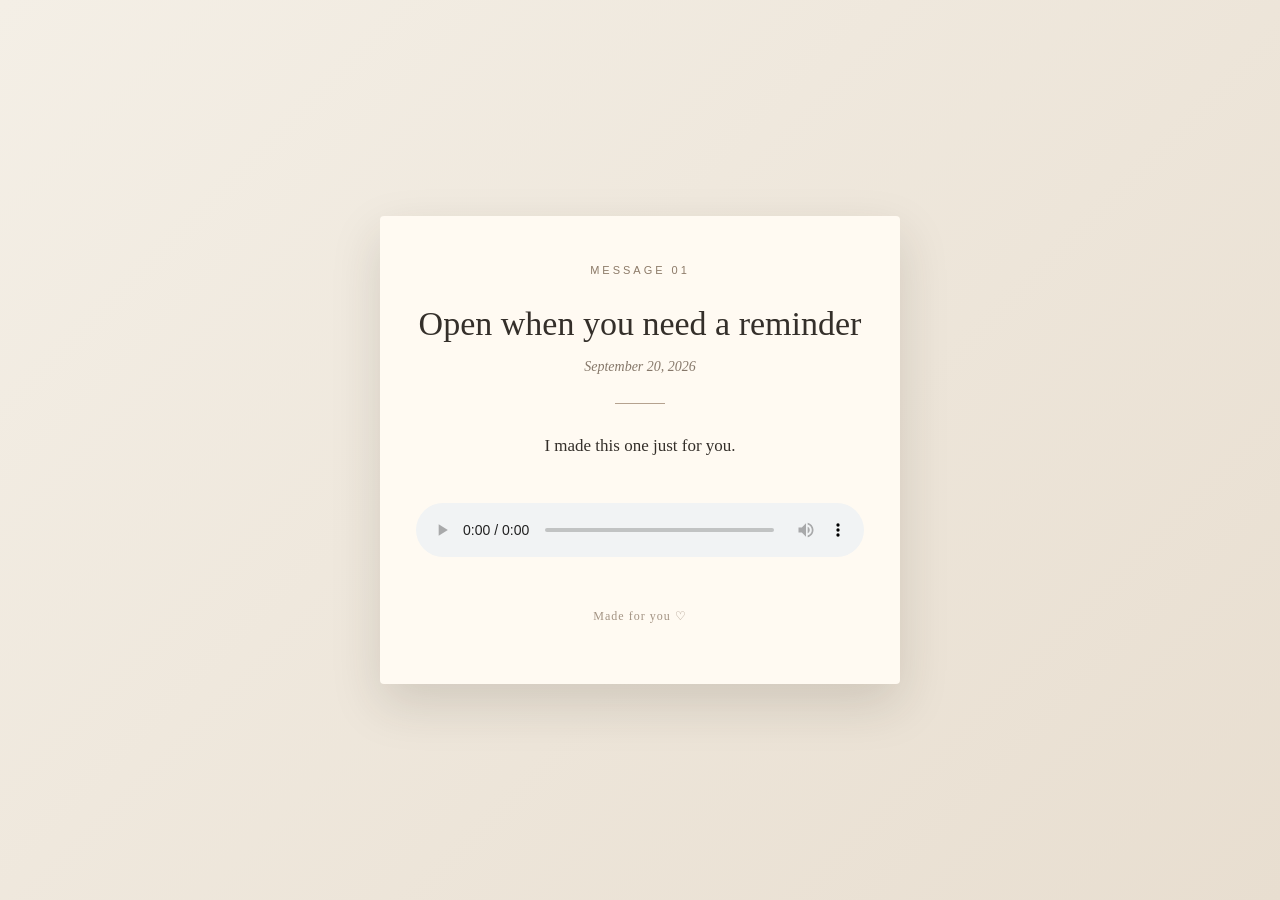
==== index.html @ ae26dc90 "Create initial NFC voice message website" ====
<!DOCTYPE html>

<html lang="en">

<head>

    <meta charset="UTF-8">

    <meta
        name="viewport"
        content="width=device-width, initial-scale=1.0"
    >

    <title>A Message For You</title>

    <link
        rel="stylesheet"
        href="style.css"
    >

</head>


<body>

    <main class="message-container">

        <div class="message-number" id="messageNumber">
            MESSAGE 01
        </div>

        <h1 id="messageTitle">
            Open when you need a reminder
        </h1>

        <p class="date" id="messageDate">
            September 20, 2026
        </p>

        <div class="divider"></div>

        <p class="intro" id="messageIntro">
            I made this one just for you.
        </p>

        <audio
            id="audioPlayer"
            controls
        >
            <source
                id="audioSource"
                src="audio/test.m4a"
                type="audio/mp4"
            >

            Your browser does not support audio.
        </audio>

        <p class="footer">
            Made for you ♡
        </p>

    </main>


    <script src="script.js"></script>

</body>

</html>
---- style.css ----
/* -------------------------------
   BASIC PAGE SETUP
-------------------------------- */

* {
    box-sizing: border-box;
}


body {

    margin: 0;

    min-height: 100vh;

    display: flex;
    justify-content: center;
    align-items: center;

    background:
        linear-gradient(
            135deg,
            #f4efe6,
            #e8ded0
        );

    font-family:
        Georgia,
        "Times New Roman",
        serif;

    color: #342f2a;

    padding: 24px;

}


/* -------------------------------
   MESSAGE CARD
-------------------------------- */

.message-container {

    width: 100%;
    max-width: 520px;

    background: #fffaf2;

    padding: 48px 36px;

    border-radius: 4px;

    box-shadow:
        0 20px 50px
        rgba(50, 40, 30, 0.15);

    text-align: center;

}


/* -------------------------------
   MESSAGE NUMBER
-------------------------------- */

.message-number {

    font-family:
        Arial,
        Helvetica,
        sans-serif;

    font-size: 11px;

    letter-spacing: 3px;

    color: #8c7a68;

    margin-bottom: 28px;

}


/* -------------------------------
   TITLE
-------------------------------- */

h1 {

    font-size: 34px;

    line-height: 1.2;

    font-weight: normal;

    margin:
        0
        0
        12px
        0;

}


/* -------------------------------
   DATE
-------------------------------- */

.date {

    font-size: 14px;

    font-style: italic;

    color: #86786a;

}


/* -------------------------------
   DIVIDER
-------------------------------- */

.divider {

    width: 50px;

    height: 1px;

    background: #b5a28f;

    margin:
        28px
        auto;

}


/* -------------------------------
   INTRO MESSAGE
-------------------------------- */

.intro {

    font-size: 17px;

    line-height: 1.7;

    margin-bottom: 32px;

}


/* -------------------------------
   AUDIO PLAYER
-------------------------------- */

audio {

    width: 100%;

    margin:
        10px
        0
        36px
        0;

}


/* -------------------------------
   FOOTER
-------------------------------- */

.footer {

    font-size: 12px;

    letter-spacing: 1px;

    color: #a39383;

}


/* -------------------------------
   MOBILE
-------------------------------- */

@media (max-width: 600px) {

    .message-container {

        padding:
            40px
            24px;

    }

    h1 {

        font-size: 29px;

    }

}
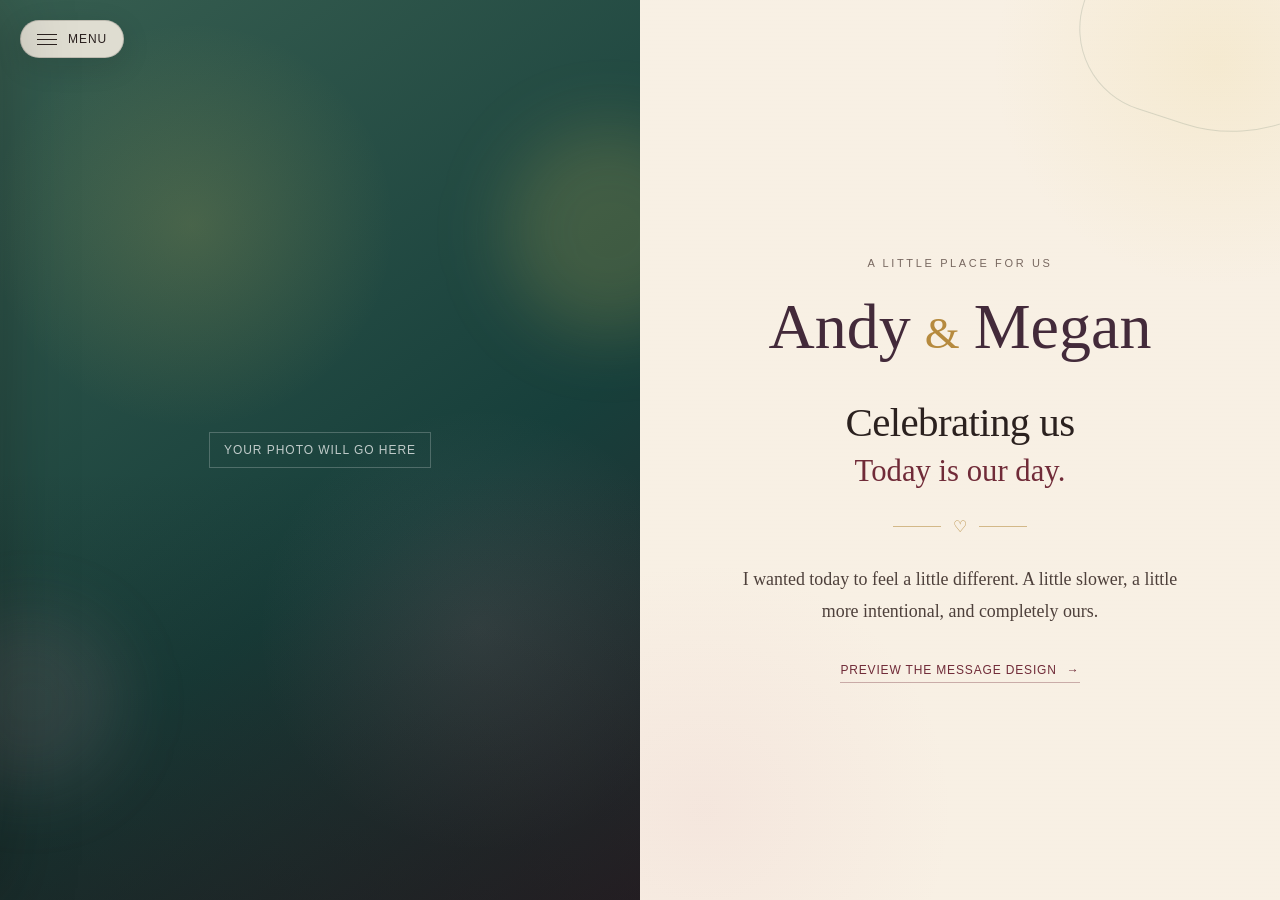
==== commit c39c12d0: "Build responsive proposal site foundation Add homepage, message template, collection page, shared na" ====
--- a/index.html
+++ b/index.html
@@ -4,66 +4,317 @@
 
 <head>
 
+    <!--
+    ====================================================
+    BASIC DOCUMENT INFORMATION
+    ====================================================
+    -->
+
     <meta charset="UTF-8">
 
+    <!--
+    Makes the page scale correctly on phones and tablets.
+    This line is essential for responsive mobile design.
+    -->
     <meta
         name="viewport"
         content="width=device-width, initial-scale=1.0"
     >
 
-    <title>A Message For You</title>
-
+    <!--
+    JavaScript will later replace this with the title
+    stored in site-config.js.
+    -->
+    <title>Celebrating Forever</title>
+
+
+    <!--
+    Main stylesheet for the entire website.
+    -->
     <link
         rel="stylesheet"
-        href="style.css"
+        href="styles/styles.css"
     >
 
 </head>
 
 
-<body>
-
-    <main class="message-container">
-
-        <div class="message-number" id="messageNumber">
-            MESSAGE 01
-        </div>
-
-        <h1 id="messageTitle">
-            Open when you need a reminder
-        </h1>
-
-        <p class="date" id="messageDate">
-            September 20, 2026
+<body class="home-page">
+
+
+    <!--
+    ====================================================
+    MENU BUTTON
+    ====================================================
+
+    This button opens the slide-out navigation drawer.
+    -->
+
+    <button
+        class="menu-button"
+        id="menuButton"
+        type="button"
+        aria-label="Open navigation menu"
+        aria-expanded="false"
+        aria-controls="navigationDrawer"
+    >
+
+        <span class="menu-icon" aria-hidden="true">
+
+            <span></span>
+            <span></span>
+            <span></span>
+
+        </span>
+
+        <span class="menu-label">
+            Menu
+        </span>
+
+    </button>
+
+
+    <!--
+    ====================================================
+    DARK OVERLAY BEHIND OPEN MENU
+    ====================================================
+    -->
+
+    <div
+        class="navigation-overlay"
+        id="navigationOverlay"
+    ></div>
+
+
+    <!--
+    ====================================================
+    SLIDE-OUT NAVIGATION
+    ====================================================
+    -->
+
+    <nav
+        class="navigation-drawer"
+        id="navigationDrawer"
+        aria-label="Main navigation"
+    >
+
+        <button
+            class="navigation-close"
+            id="closeMenuButton"
+            type="button"
+            aria-label="Close navigation menu"
+        >
+            ×
+        </button>
+
+
+        <p class="navigation-eyebrow">
+            Celebrating Forever
         </p>
 
-        <div class="divider"></div>
-
-        <p class="intro" id="messageIntro">
-            I made this one just for you.
-        </p>
-
-        <audio
-            id="audioPlayer"
-            controls
-        >
-            <source
-                id="audioSource"
-                src="audio/test.m4a"
-                type="audio/mp4"
-            >
-
-            Your browser does not support audio.
-        </audio>
-
-        <p class="footer">
-            Made for you ♡
-        </p>
+
+        <a
+            class="navigation-link"
+            href="index.html"
+        >
+            Home
+        </a>
+
+
+        <a
+            class="navigation-link"
+            href="collection.html"
+        >
+            Messages I've Found
+        </a>
+
+
+        <!--
+        This link is useful while building the website.
+
+        It can disappear automatically when proposalMode
+        is eventually switched to true.
+        -->
+        <a
+            class="navigation-link"
+            href="message.html"
+            data-development-only
+        >
+            Message Template
+        </a>
+
+    </nav>
+
+
+    <!--
+    ====================================================
+    HOMEPAGE
+    ====================================================
+    -->
+
+    <main class="home-layout">
+
+
+        <!--
+        =================================================
+        LEFT SIDE / TOP ON MOBILE:
+        PHOTO AREA
+
+        We are intentionally using a placeholder for now.
+        Once you choose the photograph, we will replace
+        this without redesigning the page.
+        =================================================
+        -->
+
+        <section
+            class="home-photo-panel"
+            aria-label="Photo of the couple"
+        >
+
+            <div class="photo-placeholder">
+
+                <span>
+                    Your photo will go here
+                </span>
+
+            </div>
+
+
+            <!--
+            Temporary decorative light shapes.
+
+            These are NOT the final flowers.
+
+            They simply help us evaluate placement until
+            you approve actual watercolor artwork.
+            -->
+            <div
+                class="botanical-light botanical-light--one"
+                aria-hidden="true"
+            ></div>
+
+            <div
+                class="botanical-light botanical-light--two"
+                aria-hidden="true"
+            ></div>
+
+        </section>
+
+
+        <!--
+        =================================================
+        RIGHT SIDE / BOTTOM ON MOBILE:
+        LOVE-LETTER CONTENT
+        =================================================
+        -->
+
+        <section class="home-letter-panel">
+
+
+            <div
+                class="letter-botanical-guide"
+                aria-hidden="true"
+            ></div>
+
+
+            <div class="home-letter-content">
+
+
+                <p class="home-eyebrow">
+                    A little place for us
+                </p>
+
+
+                <div class="couple-names">
+
+                    <span data-your-name>
+                        YourName
+                    </span>
+
+                    <span class="name-ampersand">
+                        &
+                    </span>
+
+                    <span data-partner-name>
+                        PartnersName
+                    </span>
+
+                </div>
+
+
+                <h1
+                    class="home-headline"
+                    data-home-headline
+                >
+                    Celebrating us
+                </h1>
+
+
+                <p
+                    class="home-subheadline"
+                    data-home-subheadline
+                >
+                    Today is our day.
+                </p>
+
+
+                <div
+                    class="letter-divider"
+                    aria-hidden="true"
+                >
+                    <span></span>
+                    <span>♡</span>
+                    <span></span>
+                </div>
+
+
+                <p
+                    class="home-letter"
+                    data-home-letter
+                >
+                    I wanted today to feel a little different.
+                </p>
+
+
+                <!--
+                This is a temporary development shortcut.
+
+                Later we can decide whether the first real
+                message should appear directly on the home
+                page.
+                -->
+
+                <a
+                    class="letter-link"
+                    href="message.html"
+                    data-development-only
+                >
+                    Preview the message design
+                    <span aria-hidden="true">→</span>
+                </a>
+
+
+            </div>
+
+        </section>
 
     </main>
 
 
-    <script src="script.js"></script>
+    <!--
+    ====================================================
+    JAVASCRIPT
+
+    IMPORTANT:
+    site-config.js must load BEFORE shared.js.
+
+    shared.js depends on values stored in SITE_CONFIG.
+    ====================================================
+    -->
+
+    <script src="scripts/site-config.js"></script>
+
+    <script src="scripts/shared.js"></script>
 
 </body>
 
--- a/styles/styles.css
+++ b/styles/styles.css
@@ -0,0 +1,1622 @@
+/*
+========================================================
+1. GLOBAL DESIGN TOKENS
+========================================================
+
+:root represents the highest level of the HTML document.
+
+Variables beginning with -- are CSS custom properties.
+
+Think of this section as the website's visual control panel.
+
+If you later change:
+
+--color-emerald: #244a3a;
+
+every element using var(--color-emerald) updates.
+*/
+
+:root {
+
+    /* -------------------------------
+       JEWEL TONES
+    -------------------------------- */
+
+    --color-deep-teal: #173f3b;
+    --color-emerald: #294d3f;
+    --color-plum: #432a3a;
+    --color-oxblood: #702b38;
+    --color-walnut: #38261f;
+
+
+    /* -------------------------------
+       ROMANTIC ACCENTS
+    -------------------------------- */
+
+    --color-aged-gold: #b68a3e;
+    --color-yellow-rose: #e4c55b;
+    --color-dusty-pink: #d998a8;
+    --color-soft-pink: #f1c8d0;
+
+
+    /* -------------------------------
+       PAPER / TEXT COLORS
+    -------------------------------- */
+
+    --color-cream: #f3eadb;
+    --color-paper: #f8f0e4;
+    --color-paper-deep: #eadcc7;
+    --color-ink: #2b211f;
+    --color-muted-ink: #786860;
+
+
+    /* -------------------------------
+       SHADOWS
+    -------------------------------- */
+
+    --shadow-soft:
+        0 18px 55px rgba(26, 17, 14, 0.18);
+
+    --shadow-card:
+        0 28px 80px rgba(8, 8, 8, 0.38);
+
+
+    /* -------------------------------
+       FONT FAMILIES
+    -------------------------------- */
+
+    --font-body:
+        "Iowan Old Style",
+        "Baskerville",
+        "Palatino Linotype",
+        Georgia,
+        serif;
+
+    --font-handwritten:
+        "Snell Roundhand",
+        "Apple Chancery",
+        "Segoe Script",
+        cursive;
+
+    --font-interface:
+        -apple-system,
+        BlinkMacSystemFont,
+        "Segoe UI",
+        sans-serif;
+
+
+    /* -------------------------------
+       LAYOUT
+    -------------------------------- */
+
+    --menu-layer: 1000;
+    --drawer-layer: 1100;
+
+}
+
+
+/*
+========================================================
+2. GLOBAL RESET
+========================================================
+
+Browsers include default margins and sizing behavior.
+
+This section makes our layout more predictable.
+*/
+
+*,
+*::before,
+*::after {
+
+    box-sizing: border-box;
+
+}
+
+
+html {
+
+    min-height: 100%;
+
+}
+
+
+body {
+
+    margin: 0;
+
+    min-height: 100vh;
+    min-height: 100svh;
+
+    font-family: var(--font-body);
+
+    color: var(--color-ink);
+
+}
+
+
+button,
+input,
+textarea,
+select {
+
+    font: inherit;
+
+}
+
+
+a {
+
+    color: inherit;
+
+}
+
+
+/*
+========================================================
+3. SHARED MENU BUTTON
+========================================================
+*/
+
+.menu-button {
+
+    position: fixed;
+
+    top: 20px;
+    left: 20px;
+
+    z-index: var(--menu-layer);
+
+    display: inline-flex;
+
+    align-items: center;
+
+    gap: 11px;
+
+    padding:
+        11px
+        16px;
+
+    border:
+        1px solid
+        rgba(43, 33, 31, 0.18);
+
+    border-radius: 999px;
+
+    background:
+        rgba(248, 240, 228, 0.88);
+
+    color: var(--color-ink);
+
+    box-shadow:
+        0 8px 30px
+        rgba(26, 17, 14, 0.12);
+
+    backdrop-filter:
+        blur(12px);
+
+    -webkit-backdrop-filter:
+        blur(12px);
+
+    cursor: pointer;
+
+}
+
+
+.menu-button--dark {
+
+    background:
+        rgba(27, 25, 23, 0.74);
+
+    color: var(--color-cream);
+
+    border-color:
+        rgba(255, 255, 255, 0.14);
+
+}
+
+
+.menu-icon {
+
+    width: 20px;
+
+    display: grid;
+
+    gap: 4px;
+
+}
+
+
+.menu-icon span {
+
+    display: block;
+
+    height: 1px;
+
+    background: currentColor;
+
+}
+
+
+.menu-label {
+
+    font-family: var(--font-interface);
+
+    font-size: 12px;
+
+    letter-spacing: 0.08em;
+
+    text-transform: uppercase;
+
+}
+
+
+/*
+========================================================
+4. NAVIGATION DRAWER
+========================================================
+*/
+
+.navigation-overlay {
+
+    position: fixed;
+
+    inset: 0;
+
+    z-index: var(--menu-layer);
+
+    background:
+        rgba(15, 11, 11, 0.48);
+
+    opacity: 0;
+
+    pointer-events: none;
+
+    transition:
+        opacity
+        220ms
+        ease;
+
+}
+
+
+.navigation-overlay.is-visible {
+
+    opacity: 1;
+
+    pointer-events: auto;
+
+}
+
+
+.navigation-drawer {
+
+    position: fixed;
+
+    top: 0;
+    left: 0;
+
+    z-index: var(--drawer-layer);
+
+    width: min(86vw, 360px);
+
+    height: 100vh;
+    height: 100svh;
+
+    padding:
+        90px
+        36px
+        40px;
+
+    display: flex;
+
+    flex-direction: column;
+
+    background:
+        linear-gradient(
+            160deg,
+            #f8f0e4 0%,
+            #eadcc7 100%
+        );
+
+    box-shadow:
+        20px 0 70px
+        rgba(14, 9, 8, 0.26);
+
+    transform:
+        translateX(-105%);
+
+    transition:
+        transform
+        260ms
+        ease;
+
+}
+
+
+.navigation-drawer.is-open {
+
+    transform:
+        translateX(0);
+
+}
+
+
+.navigation-close {
+
+    position: absolute;
+
+    top: 23px;
+    right: 28px;
+
+    border: 0;
+
+    background: none;
+
+    font-family: var(--font-interface);
+
+    font-size: 32px;
+
+    line-height: 1;
+
+    color: var(--color-ink);
+
+    cursor: pointer;
+
+}
+
+
+.navigation-eyebrow {
+
+    margin:
+        0
+        0
+        30px;
+
+    font-family: var(--font-handwritten);
+
+    font-size: 28px;
+
+    color: var(--color-oxblood);
+
+}
+
+
+.navigation-link {
+
+    padding:
+        16px
+        0;
+
+    border-bottom:
+        1px solid
+        rgba(43, 33, 31, 0.13);
+
+    font-size: 19px;
+
+    text-decoration: none;
+
+    transition:
+        color
+        160ms
+        ease,
+        padding-left
+        160ms
+        ease;
+
+}
+
+
+.navigation-link:hover {
+
+    color: var(--color-oxblood);
+
+    padding-left: 6px;
+
+}
+
+
+/*
+========================================================
+5. HOMEPAGE
+========================================================
+*/
+
+.home-page {
+
+    background: var(--color-cream);
+
+}
+
+
+.home-layout {
+
+    min-height: 100vh;
+    min-height: 100svh;
+
+    display: grid;
+
+    grid-template-columns:
+        minmax(0, 1fr)
+        minmax(0, 1fr);
+
+}
+
+
+/*
+========================================================
+6. HOMEPAGE PHOTO PANEL
+========================================================
+*/
+
+.home-photo-panel {
+
+    position: relative;
+
+    min-height: 100vh;
+    min-height: 100svh;
+
+    overflow: hidden;
+
+    display: grid;
+
+    place-items: center;
+
+    background:
+        linear-gradient(
+            145deg,
+            var(--color-emerald),
+            var(--color-deep-teal)
+        );
+
+}
+
+
+.photo-placeholder {
+
+    position: absolute;
+
+    inset: 0;
+
+    display: grid;
+
+    place-items: center;
+
+    background:
+
+        radial-gradient(
+            circle at 30% 25%,
+            rgba(228, 197, 91, 0.17),
+            transparent 25%
+        ),
+
+        radial-gradient(
+            circle at 75% 70%,
+            rgba(217, 152, 168, 0.13),
+            transparent 28%
+        ),
+
+        linear-gradient(
+            145deg,
+            #375e50,
+            #173f3b 60%,
+            #29242a
+        );
+
+}
+
+
+.photo-placeholder::after {
+
+    content: "";
+
+    position: absolute;
+
+    inset: 0;
+
+    background:
+        linear-gradient(
+            to top,
+            rgba(24, 17, 18, 0.34),
+            transparent 48%
+        );
+
+}
+
+
+.photo-placeholder span {
+
+    position: relative;
+
+    z-index: 1;
+
+    padding:
+        10px
+        14px;
+
+    border:
+        1px solid
+        rgba(255, 255, 255, 0.22);
+
+    color:
+        rgba(255, 255, 255, 0.72);
+
+    font-family: var(--font-interface);
+
+    font-size: 12px;
+
+    letter-spacing: 0.08em;
+
+    text-transform: uppercase;
+
+}
+
+
+/*
+Temporary lighting guides showing approximately where
+floral artwork could eventually interact with the image.
+*/
+
+.botanical-light {
+
+    position: absolute;
+
+    border-radius: 50%;
+
+    filter:
+        blur(34px);
+
+    pointer-events: none;
+
+}
+
+
+.botanical-light--one {
+
+    width: 210px;
+    height: 210px;
+
+    right: -75px;
+    top: 14%;
+
+    background:
+        rgba(228, 197, 91, 0.18);
+
+}
+
+
+.botanical-light--two {
+
+    width: 180px;
+    height: 180px;
+
+    left: -60px;
+    bottom: 12%;
+
+    background:
+        rgba(217, 152, 168, 0.12);
+
+}
+
+
+/*
+========================================================
+7. HOMEPAGE LETTER PANEL
+========================================================
+*/
+
+.home-letter-panel {
+
+    position: relative;
+
+    min-height: 100vh;
+    min-height: 100svh;
+
+    overflow: hidden;
+
+    display: grid;
+
+    place-items: center;
+
+    padding:
+        110px
+        clamp(36px, 7vw, 110px)
+        70px;
+
+    background:
+
+        radial-gradient(
+            circle at 90% 7%,
+            rgba(228, 197, 91, 0.14),
+            transparent 22%
+        ),
+
+        radial-gradient(
+            circle at 10% 90%,
+            rgba(217, 152, 168, 0.11),
+            transparent 25%
+        ),
+
+        var(--color-paper);
+
+}
+
+
+.home-letter-panel::before {
+
+    content: "";
+
+    position: absolute;
+
+    inset: 0;
+
+    pointer-events: none;
+
+    opacity: 0.34;
+
+    background-image:
+
+        repeating-linear-gradient(
+            0deg,
+            transparent,
+            transparent 3px,
+            rgba(74, 55, 47, 0.025) 4px
+        );
+
+}
+
+
+.letter-botanical-guide {
+
+    position: absolute;
+
+    width: 290px;
+    height: 290px;
+
+    top: -155px;
+    right: -105px;
+
+    border:
+        1px solid
+        rgba(41, 77, 63, 0.15);
+
+    border-radius: 45% 55% 65% 35%;
+
+    transform:
+        rotate(18deg);
+
+}
+
+
+.home-letter-content {
+
+    position: relative;
+
+    z-index: 1;
+
+    width: min(100%, 580px);
+
+    text-align: center;
+
+}
+
+
+.home-eyebrow {
+
+    margin:
+        0
+        0
+        24px;
+
+    font-family: var(--font-interface);
+
+    font-size: 11px;
+
+    letter-spacing: 0.24em;
+
+    text-transform: uppercase;
+
+    color: var(--color-muted-ink);
+
+}
+
+
+.couple-names {
+
+    display: flex;
+
+    justify-content: center;
+
+    align-items: baseline;
+
+    flex-wrap: wrap;
+
+    gap:
+        4px
+        14px;
+
+    font-family: var(--font-handwritten);
+
+    font-size:
+        clamp(
+            37px,
+            5vw,
+            68px
+        );
+
+    line-height: 1.05;
+
+    color: var(--color-plum);
+
+}
+
+
+.name-ampersand {
+
+    color: var(--color-aged-gold);
+
+    font-size: 0.7em;
+
+}
+
+
+.home-headline {
+
+    margin:
+        38px
+        0
+        8px;
+
+    font-weight: 400;
+
+    font-size:
+        clamp(
+            28px,
+            3.2vw,
+            46px
+        );
+
+    letter-spacing:
+        -0.015em;
+
+}
+
+
+.home-subheadline {
+
+    margin: 0;
+
+    font-family: var(--font-handwritten);
+
+    font-size:
+        clamp(
+            24px,
+            2.4vw,
+            35px
+        );
+
+    color: var(--color-oxblood);
+
+}
+
+
+.letter-divider {
+
+    margin:
+        28px
+        auto;
+
+    display: flex;
+
+    justify-content: center;
+
+    align-items: center;
+
+    gap: 12px;
+
+    color: var(--color-aged-gold);
+
+}
+
+
+.letter-divider span:first-child,
+.letter-divider span:last-child {
+
+    width: 48px;
+
+    height: 1px;
+
+    background:
+        rgba(182, 138, 62, 0.55);
+
+}
+
+
+.home-letter {
+
+    margin:
+        0
+        auto;
+
+    max-width: 480px;
+
+    font-size:
+        clamp(
+            17px,
+            1.4vw,
+            20px
+        );
+
+    line-height: 1.75;
+
+    color: #4e403b;
+
+}
+
+
+.letter-link {
+
+    display: inline-flex;
+
+    align-items: center;
+
+    gap: 10px;
+
+    margin-top: 36px;
+
+    padding-bottom: 5px;
+
+    border-bottom:
+        1px solid
+        rgba(112, 43, 56, 0.35);
+
+    color: var(--color-oxblood);
+
+    font-family: var(--font-interface);
+
+    font-size: 12px;
+
+    letter-spacing: 0.07em;
+
+    text-decoration: none;
+
+    text-transform: uppercase;
+
+}
+
+
+/*
+========================================================
+8. MESSAGE PAGE ENVIRONMENT
+========================================================
+*/
+
+.message-page {
+
+    background: #171413;
+
+}
+
+
+.message-environment {
+
+    position: relative;
+
+    min-height: 100vh;
+    min-height: 100svh;
+
+    overflow: hidden;
+
+    display: grid;
+
+    place-items: center;
+
+    padding:
+        100px
+        24px
+        70px;
+
+    background:
+
+        radial-gradient(
+            circle at 15% 30%,
+            rgba(41, 77, 63, 0.62),
+            transparent 25%
+        ),
+
+        radial-gradient(
+            circle at 85% 72%,
+            rgba(67, 42, 58, 0.6),
+            transparent 27%
+        ),
+
+        radial-gradient(
+            circle at 50% 12%,
+            rgba(182, 138, 62, 0.12),
+            transparent 26%
+        ),
+
+        linear-gradient(
+            145deg,
+            #1a1816,
+            #2e221d 48%,
+            #151515
+        );
+
+}
+
+
+/*
+Creates a very subtle old-paper / room texture without
+using an external image.
+*/
+
+.message-environment::before {
+
+    content: "";
+
+    position: absolute;
+
+    inset: 0;
+
+    pointer-events: none;
+
+    opacity: 0.16;
+
+    background-image:
+
+        repeating-linear-gradient(
+            90deg,
+            transparent,
+            transparent 26px,
+            rgba(255, 255, 255, 0.03) 27px
+        ),
+
+        repeating-linear-gradient(
+            0deg,
+            transparent,
+            transparent 31px,
+            rgba(255, 255, 255, 0.018) 32px
+        );
+
+}
+
+
+/*
+========================================================
+9. TEMPORARY DARK-ACADEMIA SHAPES
+========================================================
+
+These deliberately remain vague and de-emphasized.
+
+They are not intended to become recognizable final art.
+*/
+
+.academic-shape {
+
+    position: absolute;
+
+    opacity: 0.15;
+
+    filter:
+        blur(2px);
+
+    pointer-events: none;
+
+}
+
+
+.academic-shape--left {
+
+    width: 260px;
+    height: 430px;
+
+    left: -80px;
+    bottom: -60px;
+
+    border-radius:
+        10px
+        80px
+        20px
+        10px;
+
+    background:
+        linear-gradient(
+            90deg,
+            #1f120e,
+            #70472d
+        );
+
+    transform:
+        rotate(-8deg);
+
+}
+
+
+.academic-shape--right {
+
+    width: 190px;
+    height: 330px;
+
+    right: -40px;
+    top: 8%;
+
+    border-radius:
+        60px
+        10px
+        90px
+        20px;
+
+    background:
+        linear-gradient(
+            145deg,
+            #845d39,
+            #261812
+        );
+
+    transform:
+        rotate(7deg);
+
+}
+
+
+/*
+========================================================
+10. TEMPORARY FLORAL HAZE
+========================================================
+
+These show composition only.
+
+They are not the final watercolor florals.
+*/
+
+.floral-haze {
+
+    position: absolute;
+
+    border-radius: 50%;
+
+    filter:
+        blur(30px);
+
+    pointer-events: none;
+
+}
+
+
+.floral-haze--top {
+
+    width: 330px;
+    height: 190px;
+
+    top: -85px;
+    right: -35px;
+
+    background:
+        rgba(228, 197, 91, 0.17);
+
+}
+
+
+.floral-haze--bottom {
+
+    width: 350px;
+    height: 220px;
+
+    bottom: -110px;
+    left: -75px;
+
+    background:
+        rgba(217, 152, 168, 0.1);
+
+}
+
+
+/*
+========================================================
+11. MESSAGE CARD
+========================================================
+*/
+
+.message-card {
+
+    position: relative;
+
+    z-index: 2;
+
+    width:
+        min(
+            100%,
+            620px
+        );
+
+    padding:
+        clamp(
+            42px,
+            7vw,
+            70px
+        );
+
+    text-align: center;
+
+    background:
+
+        linear-gradient(
+            180deg,
+            rgba(255, 255, 255, 0.13),
+            transparent 15%
+        ),
+
+        var(--color-paper);
+
+    border:
+        1px solid
+        rgba(128, 97, 67, 0.24);
+
+    border-radius: 6px;
+
+    box-shadow:
+        var(--shadow-card);
+
+}
+
+
+.message-card::before {
+
+    content: "";
+
+    position: absolute;
+
+    inset: 10px;
+
+    pointer-events: none;
+
+    border:
+        1px solid
+        rgba(182, 138, 62, 0.12);
+
+}
+
+
+.message-number {
+
+    margin:
+        0
+        0
+        24px;
+
+    font-family: var(--font-interface);
+
+    font-size: 10px;
+
+    letter-spacing: 0.29em;
+
+    text-transform: uppercase;
+
+    color: #887367;
+
+}
+
+
+.message-title {
+
+    margin:
+        0
+        auto
+        18px;
+
+    max-width: 480px;
+
+    font-weight: 400;
+
+    font-size:
+        clamp(
+            30px,
+            6vw,
+            48px
+        );
+
+    line-height: 1.08;
+
+    color: var(--color-ink);
+
+}
+
+
+.message-description {
+
+    margin:
+        0
+        auto;
+
+    max-width: 440px;
+
+    font-size:
+        clamp(
+            16px,
+            2vw,
+            19px
+        );
+
+    line-height: 1.65;
+
+    color: #695850;
+
+}
+
+
+.message-divider {
+
+    width: 54px;
+
+    height: 1px;
+
+    margin:
+        30px
+        auto;
+
+    background:
+        rgba(182, 138, 62, 0.65);
+
+}
+
+
+.message-audio {
+
+    width: 100%;
+
+    margin-top: 4px;
+
+}
+
+
+/*
+Temporary marker for where illustrated earbuds will later
+interact with the card.
+*/
+
+.earbud-placeholder {
+
+    margin:
+        28px
+        auto
+        -20px;
+
+    font-family: var(--font-interface);
+
+    font-size: 9px;
+
+    letter-spacing: 0.12em;
+
+    text-transform: uppercase;
+
+    color:
+        rgba(120, 104, 96, 0.48);
+
+}
+
+
+/*
+========================================================
+12. COLLECTION PAGE
+========================================================
+*/
+
+.collection-page {
+
+    min-height: 100vh;
+    min-height: 100svh;
+
+    background:
+
+        radial-gradient(
+            circle at 90% 5%,
+            rgba(228, 197, 91, 0.16),
+            transparent 25%
+        ),
+
+        radial-gradient(
+            circle at 4% 90%,
+            rgba(217, 152, 168, 0.14),
+            transparent 27%
+        ),
+
+        var(--color-paper);
+
+}
+
+
+.collection-layout {
+
+    min-height: 100vh;
+    min-height: 100svh;
+
+    display: grid;
+
+    place-items: center;
+
+    padding:
+        110px
+        24px
+        70px;
+
+}
+
+
+.collection-introduction {
+
+    width:
+        min(
+            100%,
+            760px
+        );
+
+    text-align: center;
+
+}
+
+
+.collection-eyebrow {
+
+    margin-bottom: 18px;
+
+    font-family: var(--font-interface);
+
+    font-size: 10px;
+
+    letter-spacing: 0.24em;
+
+    text-transform: uppercase;
+
+    color: var(--color-muted-ink);
+
+}
+
+
+.collection-introduction h1 {
+
+    margin:
+        0
+        0
+        16px;
+
+    font-weight: 400;
+
+    font-size:
+        clamp(
+            36px,
+            7vw,
+            60px
+        );
+
+    color: var(--color-plum);
+
+}
+
+
+.collection-introduction > p {
+
+    margin:
+        0
+        auto;
+
+    max-width: 520px;
+
+    font-size: 18px;
+
+    line-height: 1.6;
+
+    color: #695850;
+
+}
+
+
+.collection-divider {
+
+    width: 65px;
+
+    height: 1px;
+
+    margin:
+        34px
+        auto;
+
+    background:
+        rgba(182, 138, 62, 0.6);
+
+}
+
+
+.collection-empty-state {
+
+    margin:
+        0
+        auto;
+
+    max-width: 480px;
+
+    padding:
+        42px
+        28px;
+
+    border:
+        1px dashed
+        rgba(112, 43, 56, 0.22);
+
+    border-radius: 10px;
+
+    background:
+        rgba(255, 255, 255, 0.26);
+
+}
+
+
+.collection-empty-symbol {
+
+    display: block;
+
+    margin-bottom: 12px;
+
+    font-size: 30px;
+
+    color: var(--color-aged-gold);
+
+}
+
+
+.collection-empty-state p {
+
+    margin: 0;
+
+    font-style: italic;
+
+    color: var(--color-muted-ink);
+
+}
+
+
+/*
+========================================================
+13. MOBILE / TABLET LAYOUT
+========================================================
+
+When the viewport is 800px wide or smaller:
+
+Desktop:
+PHOTO | LETTER
+
+becomes:
+
+PHOTO
+-----
+LETTER
+*/
+
+@media (max-width: 800px) {
+
+
+    .home-layout {
+
+        grid-template-columns: 1fr;
+
+    }
+
+
+    .home-photo-panel {
+
+        min-height:
+            min(
+                68vh,
+                620px
+            );
+
+    }
+
+
+    .home-letter-panel {
+
+        min-height: auto;
+
+        padding:
+            82px
+            28px
+            78px;
+
+    }
+
+
+    .couple-names {
+
+        flex-direction: column;
+
+        align-items: center;
+
+        gap: 2px;
+
+    }
+
+
+    .name-ampersand {
+
+        margin:
+            -4px
+            0;
+
+    }
+
+
+    .message-environment {
+
+        padding:
+            95px
+            18px
+            46px;
+
+    }
+
+
+    .message-card {
+
+        padding:
+            46px
+            24px;
+
+    }
+
+}
+
+
+/*
+========================================================
+14. SMALL PHONES
+========================================================
+*/
+
+@media (max-width: 480px) {
+
+
+    .menu-button {
+
+        top: 14px;
+        left: 14px;
+
+        padding:
+            10px
+            13px;
+
+    }
+
+
+    .home-photo-panel {
+
+        min-height: 58vh;
+
+    }
+
+
+    .home-letter-panel {
+
+        padding:
+            72px
+            22px
+            64px;
+
+    }
+
+
+    .message-card {
+
+        padding:
+            42px
+            20px;
+
+    }
+
+
+    .message-title {
+
+        font-size: 34px;
+
+    }
+
+}
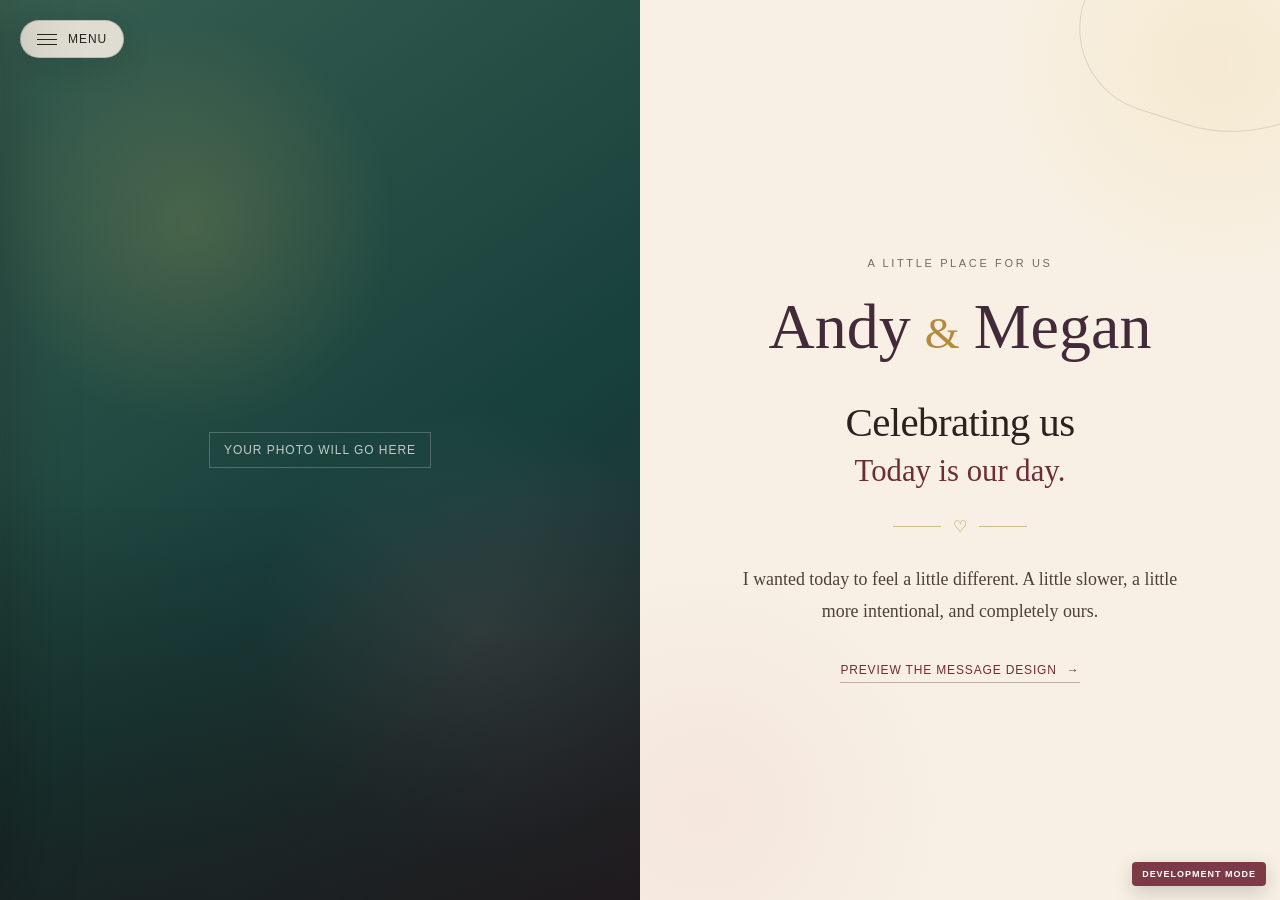
==== commit 78882501: "Prepare final visual design architecture Add configurable homepage photography, decorative artwork s" ====
--- a/index.html
+++ b/index.html
@@ -137,7 +137,7 @@
         -->
         <a
             class="navigation-link"
-            href="message.html"
+            href="message.html?m=7KQ3A"
             data-development-only
         >
             Message Template
@@ -171,13 +171,34 @@
             aria-label="Photo of the couple"
         >
 
-            <div class="photo-placeholder">
-
-                <span>
-                    Your photo will go here
-                </span>
-
-            </div>
+            <!--
+=====================================================
+HOMEPAGE PHOTOGRAPH
+=====================================================
+
+home.js decides whether the real photograph or the
+placeholder should be visible.
+-->
+
+<img
+    class="home-photo"
+    id="homePhoto"
+    src=""
+    alt=""
+    hidden
+>
+
+
+<div
+    class="photo-placeholder"
+    id="homePhotoPlaceholder"
+>
+
+    <span>
+        Your photo will go here
+    </span>
+
+</div>
 
 
             <!--
@@ -286,7 +307,7 @@
 
                 <a
                     class="letter-link"
-                    href="message.html"
+                    href="message.html?m=7KQ3A"
                     data-development-only
                 >
                     Preview the message design
@@ -295,7 +316,27 @@
 
 
             </div>
-
+<!--
+=====================================================
+FUTURE HOMEPAGE FLORAL ARTWORK
+=====================================================
+
+These elements currently contain no image.
+
+After you approve the floral artwork, CSS will place
+transparent watercolor botanical images here.
+-->
+
+<div
+    class="home-floral-art home-floral-art--left"
+    aria-hidden="true"
+></div>
+
+
+<div
+    class="home-floral-art home-floral-art--right"
+    aria-hidden="true"
+></div>
         </section>
 
     </main>
@@ -316,6 +357,8 @@
 
     <script src="scripts/shared.js"></script>
 
+    <script src="scripts/home.js"></script>
+
 </body>
 
 </html>
--- a/styles/styles.css
+++ b/styles/styles.css
@@ -92,6 +92,37 @@
     --menu-layer: 1000;
     --drawer-layer: 1100;
 
+    /*
+---------------------------------
+DECORATIVE ARTWORK
+---------------------------------
+
+These remain "none" until you approve the actual
+generated artwork.
+
+Later we only need to replace "none" with url(...).
+
+This prevents decorative image filenames from being
+scattered throughout the stylesheet.
+*/
+
+--asset-home-floral-left:
+    none;
+
+--asset-home-floral-right:
+    none;
+
+--asset-message-floral-top:
+    none;
+
+--asset-message-floral-bottom:
+    none;
+
+--asset-message-academia:
+    none;
+
+--asset-message-earbuds:
+    none;
 }
 
 
@@ -134,6 +165,22 @@
 
 }
 
+/*
+========================================================
+MENU SCROLL LOCK
+========================================================
+
+shared.js adds the class "menu-open" to <body> while the
+navigation drawer is open.
+
+This stops the page underneath the drawer from scrolling.
+*/
+
+body.menu-open {
+
+    overflow: hidden;
+
+}
 
 button,
 input,
@@ -150,7 +197,23 @@
     color: inherit;
 
 }
-
+/*
+========================================================
+HIDDEN ELEMENT SAFETY RULE
+========================================================
+
+The HTML "hidden" attribute should always remove an
+element from the layout.
+
+!important prevents a component's normal display rule
+from accidentally overriding it.
+*/
+
+[hidden] {
+
+    display: none !important;
+
+}
 
 /*
 ========================================================
@@ -415,7 +478,18 @@
 
 }
 
-
+/*
+Current navigation location.
+*/
+
+.navigation-link.is-current {
+
+    color:
+        var(--color-oxblood);
+
+    font-style: italic;
+
+}
 /*
 ========================================================
 5. HOMEPAGE
@@ -471,6 +545,70 @@
 
 }
 
+/*
+========================================================
+REAL HOMEPAGE PHOTOGRAPH
+========================================================
+
+The photograph fills the entire photograph panel.
+
+object-fit: cover means:
+
+"Fill this box while preserving the photograph's
+original proportions. Crop excess image if necessary."
+*/
+
+.home-photo {
+
+    position: absolute;
+
+    inset: 0;
+
+    width: 100%;
+    height: 100%;
+
+    object-fit: cover;
+
+    /*
+    50% 50% means the photograph is centered.
+
+    Later we can alter this if the two of you are not
+    centered in the selected picture.
+    */
+    object-position:
+        50%
+        50%;
+
+}
+
+
+/*
+Adds a subtle darkening layer over the photograph.
+
+This prevents bright photographs from visually fighting
+with the cream love-letter panel.
+*/
+
+.home-photo-panel::after {
+
+    content: "";
+
+    position: absolute;
+
+    inset: 0;
+
+    z-index: 1;
+
+    pointer-events: none;
+
+    background:
+        linear-gradient(
+            to top,
+            rgba(20, 17, 17, 0.24),
+            transparent 45%
+        );
+
+}
 
 .photo-placeholder {
 
@@ -528,7 +666,7 @@
 
     position: relative;
 
-    z-index: 1;
+    z-index: 2;
 
     padding:
         10px
@@ -557,47 +695,89 @@
 floral artwork could eventually interact with the image.
 */
 
-.botanical-light {
+
+
+/*
+========================================================
+HOMEPAGE FLORAL ARTWORK SLOTS
+========================================================
+
+These slots currently display nothing because the
+associated CSS variables are set to "none."
+
+Once artwork is approved, these become transparent PNG
+or WebP decorative layers.
+*/
+
+.home-floral-art {
 
     position: absolute;
 
-    border-radius: 50%;
-
-    filter:
-        blur(34px);
+    z-index: 3;
 
     pointer-events: none;
 
-}
-
-
-.botanical-light--one {
-
-    width: 210px;
-    height: 210px;
-
-    right: -75px;
-    top: 14%;
-
-    background:
-        rgba(228, 197, 91, 0.18);
-
-}
-
-
-.botanical-light--two {
-
-    width: 180px;
-    height: 180px;
-
-    left: -60px;
-    bottom: 12%;
-
-    background:
-        rgba(217, 152, 168, 0.12);
-
-}
-
+    background-repeat:
+        no-repeat;
+
+    background-size:
+        contain;
+
+    opacity: 0.95;
+
+}
+
+
+.home-floral-art--left {
+
+    left: -40px;
+    bottom: -30px;
+
+    width:
+        min(
+            40vw,
+            390px
+        );
+
+    height:
+        min(
+            62vh,
+            620px
+        );
+
+    background-image:
+        var(--asset-home-floral-left);
+
+    background-position:
+        left bottom;
+
+}
+
+
+.home-floral-art--right {
+
+    right: -55px;
+    top: -35px;
+
+    width:
+        min(
+            34vw,
+            340px
+        );
+
+    height:
+        min(
+            50vh,
+            500px
+        );
+
+    background-image:
+        var(--asset-home-floral-right);
+
+    background-position:
+        right top;
+
+}
 
 /*
 ========================================================
@@ -896,7 +1076,126 @@
     background: #171413;
 
 }
-
+/*
+========================================================
+FINAL MESSAGE HOOK
+========================================================
+
+This is intentionally subtle for now.
+
+Checkpoint 5 will refine the final message visually.
+
+The class already exists so we will not need to change
+the JavaScript later.
+*/
+
+.message-card--final {
+
+    border-color:
+        rgba(182, 138, 62, 0.5);
+
+}
+
+/*
+========================================================
+MESSAGE ERROR STATE
+========================================================
+*/
+
+.message-error {
+
+    position: relative;
+
+    z-index: 2;
+
+    width:
+        min(
+            100%,
+            520px
+        );
+
+    padding:
+        54px
+        34px;
+
+    text-align: center;
+
+    background:
+        var(--color-paper);
+
+    border-radius: 6px;
+
+    box-shadow:
+        var(--shadow-card);
+
+}
+
+
+.message-error-symbol {
+
+    margin:
+        0
+        0
+        16px;
+
+    font-size: 28px;
+
+    color: var(--color-aged-gold);
+
+}
+
+
+.message-error h1 {
+
+    margin:
+        0
+        0
+        18px;
+
+    font-weight: 400;
+
+    font-size:
+        clamp(
+            28px,
+            5vw,
+            40px
+        );
+
+}
+
+
+.message-error > p:not(.message-error-symbol) {
+
+    margin:
+        0
+        auto;
+
+    max-width: 370px;
+
+    line-height: 1.65;
+
+    color: var(--color-muted-ink);
+
+}
+
+
+.message-error-link {
+
+    display: inline-block;
+
+    margin-top: 28px;
+
+    padding-bottom: 4px;
+
+    border-bottom:
+        1px solid
+        rgba(112, 43, 56, 0.4);
+
+    color: var(--color-oxblood);
+
+    text-decoration: none;
+
+}
 
 .message-environment {
 
@@ -950,6 +1249,38 @@
 Creates a very subtle old-paper / room texture without
 using an external image.
 */
+/*
+========================================================
+MESSAGE ENVIRONMENT VIGNETTE
+========================================================
+
+Darkens the outer edges of the screen slightly while
+leaving the center card brighter.
+
+This strengthens the visual hierarchy.
+*/
+
+.message-environment::after {
+
+    content: "";
+
+    position: absolute;
+
+    inset: 0;
+
+    z-index: 1;
+
+    pointer-events: none;
+
+    background:
+        radial-gradient(
+            ellipse at center,
+            transparent 34%,
+            rgba(8, 7, 7, 0.17) 72%,
+            rgba(8, 7, 7, 0.32) 100%
+        );
+
+}
 
 .message-environment::before {
 
@@ -981,133 +1312,247 @@
 
 }
 
-
-/*
-========================================================
-9. TEMPORARY DARK-ACADEMIA SHAPES
-========================================================
-
-These deliberately remain vague and de-emphasized.
-
-They are not intended to become recognizable final art.
-*/
-
-.academic-shape {
+/*
+========================================================
+FINAL MESSAGE HOOK
+========================================================
+
+This is intentionally subtle for now.
+
+Checkpoint 5 will refine the final message visually.
+
+The class already exists so we will not need to change
+the JavaScript later.
+*/
+
+.message-card--final {
+
+    border-color:
+        rgba(182, 138, 62, 0.5);
+
+}
+
+/*
+========================================================
+MESSAGE ERROR STATE
+========================================================
+*/
+
+.message-error {
+
+    position: relative;
+
+    z-index: 2;
+
+    width:
+        min(
+            100%,
+            520px
+        );
+
+    padding:
+        54px
+        34px;
+
+    text-align: center;
+
+    background:
+        var(--color-paper);
+
+    border-radius: 6px;
+
+    box-shadow:
+        var(--shadow-card);
+
+}
+
+
+.message-error-symbol {
+
+    margin:
+        0
+        0
+        16px;
+
+    font-size: 28px;
+
+    color: var(--color-aged-gold);
+
+}
+
+
+.message-error h1 {
+
+    margin:
+        0
+        0
+        18px;
+
+    font-weight: 400;
+
+    font-size:
+        clamp(
+            28px,
+            5vw,
+            40px
+        );
+
+}
+
+
+.message-error > p:not(.message-error-symbol) {
+
+    margin:
+        0
+        auto;
+
+    max-width: 370px;
+
+    line-height: 1.65;
+
+    color: var(--color-muted-ink);
+
+}
+
+
+.message-error-link {
+
+    display: inline-block;
+
+    margin-top: 28px;
+
+    padding-bottom: 4px;
+
+    border-bottom:
+        1px solid
+        rgba(112, 43, 56, 0.4);
+
+    color: var(--color-oxblood);
+
+    text-decoration: none;
+
+}
+
+/*
+========================================================
+MESSAGE ILLUSTRATION LAYERS
+========================================================
+
+These layers sit behind the stationery message card.
+
+The center message card remains the visual focal point.
+*/
+
+
+/*
+---------------------------------
+DARK-ACADEMIA ILLUSTRATION
+---------------------------------
+*/
+
+.message-academia-art {
 
     position: absolute;
 
-    opacity: 0.15;
+    inset: 0;
+
+    z-index: 0;
+
+    pointer-events: none;
+
+    background-image:
+        var(--asset-message-academia);
+
+    background-repeat:
+        no-repeat;
+
+    background-position:
+        center;
+
+    background-size:
+        cover;
+
+    opacity: 0.24;
 
     filter:
-        blur(2px);
+        blur(0.8px);
+
+}
+
+
+/*
+---------------------------------
+FLORAL FRAME
+---------------------------------
+*/
+
+.message-floral-art {
+
+    position: absolute;
+
+    z-index: 1;
 
     pointer-events: none;
 
-}
-
-
-.academic-shape--left {
-
-    width: 260px;
-    height: 430px;
-
-    left: -80px;
-    bottom: -60px;
-
-    border-radius:
-        10px
-        80px
-        20px
-        10px;
-
-    background:
-        linear-gradient(
-            90deg,
-            #1f120e,
-            #70472d
-        );
-
-    transform:
-        rotate(-8deg);
-
-}
-
-
-.academic-shape--right {
-
-    width: 190px;
-    height: 330px;
-
-    right: -40px;
-    top: 8%;
-
-    border-radius:
-        60px
-        10px
-        90px
-        20px;
-
-    background:
-        linear-gradient(
-            145deg,
-            #845d39,
-            #261812
-        );
-
-    transform:
-        rotate(7deg);
-
-}
-
-
-/*
-========================================================
-10. TEMPORARY FLORAL HAZE
-========================================================
-
-These show composition only.
-
-They are not the final watercolor florals.
-*/
-
-.floral-haze {
-
-    position: absolute;
-
-    border-radius: 50%;
-
-    filter:
-        blur(30px);
-
-    pointer-events: none;
-
-}
-
-
-.floral-haze--top {
-
-    width: 330px;
-    height: 190px;
-
-    top: -85px;
-    right: -35px;
-
-    background:
-        rgba(228, 197, 91, 0.17);
-
-}
-
-
-.floral-haze--bottom {
-
-    width: 350px;
-    height: 220px;
-
-    bottom: -110px;
-    left: -75px;
-
-    background:
-        rgba(217, 152, 168, 0.1);
+    background-repeat:
+        no-repeat;
+
+    background-size:
+        contain;
+
+    opacity: 0.92;
+
+}
+
+
+.message-floral-art--top {
+
+    top: -30px;
+    right: -25px;
+
+    width:
+        min(
+            43vw,
+            470px
+        );
+
+    height:
+        min(
+            46vh,
+            470px
+        );
+
+    background-image:
+        var(--asset-message-floral-top);
+
+    background-position:
+        right top;
+
+}
+
+
+.message-floral-art--bottom {
+
+    left: -35px;
+    bottom: -40px;
+
+    width:
+        min(
+            48vw,
+            520px
+        );
+
+    height:
+        min(
+            48vh,
+            500px
+        );
+
+    background-image:
+        var(--asset-message-floral-bottom);
+
+    background-position:
+        left bottom;
 
 }
 
@@ -1121,6 +1566,7 @@
 .message-card {
 
     position: relative;
+    isolation: isolate;
 
     z-index: 2;
 
@@ -1153,13 +1599,44 @@
         1px solid
         rgba(128, 97, 67, 0.24);
 
-    border-radius: 6px;
+    border-radius: 3px;
 
     box-shadow:
         var(--shadow-card);
 
 }
 
+/*
+A very subtle paper-fiber illusion.
+
+This is intentionally low-opacity so it reads as texture
+rather than as a visible pattern.
+*/
+
+.message-card::after {
+
+    content: "";
+
+    position: absolute;
+
+    inset: 0;
+
+    z-index: -1;
+
+    pointer-events: none;
+
+    opacity: 0.12;
+
+    background-image:
+
+        repeating-linear-gradient(
+            3deg,
+            transparent,
+            transparent 5px,
+            rgba(96, 72, 56, 0.035) 6px
+        );
+
+}
 
 .message-card::before {
 
@@ -1189,7 +1666,7 @@
 
     font-size: 10px;
 
-    letter-spacing: 0.29em;
+    letter-spacing: 0.24em;
 
     text-transform: uppercase;
 
@@ -1219,6 +1696,7 @@
     line-height: 1.08;
 
     color: var(--color-ink);
+    text-wrap: balance;
 
 }
 
@@ -1241,6 +1719,7 @@
     line-height: 1.65;
 
     color: #695850;
+    font-style: italic;
 
 }
 
@@ -1260,6 +1739,49 @@
 
 }
 
+/*
+========================================================
+OPTIONAL MESSAGE PHOTOGRAPH
+========================================================
+
+This area exists only when the selected message has an
+image path in messages.js.
+
+The [hidden] attribute prevents it from occupying space
+when no image exists.
+*/
+
+.message-photo-container {
+
+    margin:
+        0
+        0
+        30px;
+
+}
+
+
+.message-photo {
+
+    display: block;
+
+    width: 100%;
+
+    max-height: 340px;
+
+    object-fit: cover;
+
+    border:
+        1px solid
+        rgba(128, 97, 67, 0.2);
+
+    border-radius: 3px;
+
+    box-shadow:
+        0 12px 30px
+        rgba(43, 33, 31, 0.12);
+
+}
 
 .message-audio {
 
@@ -1271,30 +1793,49 @@
 
 
 /*
-Temporary marker for where illustrated earbuds will later
-interact with the card.
-*/
-
-.earbud-placeholder {
-
-    margin:
-        28px
-        auto
-        -20px;
-
-    font-family: var(--font-interface);
-
-    font-size: 9px;
-
-    letter-spacing: 0.12em;
-
-    text-transform: uppercase;
-
-    color:
-        rgba(120, 104, 96, 0.48);
-
-}
-
+========================================================
+DECORATIVE WIRED EARBUD ARTWORK
+========================================================
+
+The element is positioned partly outside the stationery
+card so the earbuds can look as if they emerge from or
+rest against the note.
+
+The image itself is currently "none."
+*/
+
+.message-earbud-art {
+
+    position: absolute;
+
+    right: -45px;
+    bottom: -55px;
+
+    z-index: 4;
+
+    width:
+        min(
+            42vw,
+            260px
+        );
+
+    height: 230px;
+
+    pointer-events: none;
+
+    background-image:
+        var(--asset-message-earbuds);
+
+    background-repeat:
+        no-repeat;
+
+    background-size:
+        contain;
+
+    background-position:
+        right bottom;
+
+}
 
 /*
 ========================================================
@@ -1474,6 +2015,346 @@
 
 }
 
+/*
+========================================================
+DISCOVERED MESSAGE COLLECTION
+========================================================
+*/
+
+.message-collection-grid {
+
+    display: grid;
+
+    gap: 18px;
+
+    margin-top: 38px;
+
+    text-align: left;
+
+}
+
+
+.discovered-message-card {
+
+    position: relative;
+
+    padding:
+        28px
+        30px;
+
+    background:
+        rgba(255, 255, 255, 0.32);
+
+    border:
+        1px solid
+        rgba(128, 97, 67, 0.18);
+
+    border-radius: 7px;
+
+    box-shadow:
+        0 12px 35px
+        rgba(43, 33, 31, 0.07);
+
+}
+
+
+.discovered-message-number {
+
+    margin:
+        0
+        0
+        10px;
+
+    font-family: var(--font-interface);
+
+    font-size: 9px;
+
+    letter-spacing: 0.23em;
+
+    text-transform: uppercase;
+
+    color: var(--color-muted-ink);
+
+}
+
+
+.discovered-message-title {
+
+    margin:
+        0
+        0
+        10px;
+
+    font-weight: 400;
+
+    font-size:
+        clamp(
+            24px,
+            4vw,
+            32px
+        );
+
+    color: var(--color-plum);
+
+}
+
+
+.discovered-message-description {
+
+    margin:
+        0;
+
+    max-width: 580px;
+
+    line-height: 1.6;
+
+    color: #695850;
+
+}
+
+
+.discovered-message-link {
+
+    display: inline-block;
+
+    margin-top: 18px;
+
+    padding-bottom: 3px;
+
+    border-bottom:
+        1px solid
+        rgba(112, 43, 56, 0.35);
+
+    font-family: var(--font-interface);
+
+    font-size: 11px;
+
+    letter-spacing: 0.08em;
+
+    text-transform: uppercase;
+
+    color: var(--color-oxblood);
+
+    text-decoration: none;
+
+}
+
+
+/*
+========================================================
+DEVELOPMENT MESSAGE PANEL
+========================================================
+
+This section exists for you, not your partner.
+*/
+
+.development-panel {
+
+    margin-top: 70px;
+
+    padding:
+        30px;
+
+    text-align: left;
+
+    border:
+        1px dashed
+        rgba(112, 43, 56, 0.3);
+
+    border-radius: 8px;
+
+    background:
+        rgba(112, 43, 56, 0.035);
+
+}
+
+
+.development-eyebrow {
+
+    margin:
+        0
+        0
+        8px;
+
+    font-family: var(--font-interface);
+
+    font-size: 9px;
+
+    letter-spacing: 0.23em;
+
+    text-transform: uppercase;
+
+    color: var(--color-oxblood);
+
+}
+
+
+.development-panel h2 {
+
+    margin:
+        0
+        0
+        10px;
+
+    font-weight: 400;
+
+    font-size: 28px;
+
+}
+
+
+.development-explanation {
+
+    margin:
+        0
+        0
+        24px;
+
+    line-height: 1.6;
+
+    color: var(--color-muted-ink);
+
+}
+
+
+.development-message-list {
+
+    display: grid;
+
+    gap: 8px;
+
+}
+
+
+.development-message-row {
+
+    display: flex;
+
+    justify-content: space-between;
+
+    align-items: center;
+
+    gap: 18px;
+
+    padding:
+        10px
+        0;
+
+    border-bottom:
+        1px solid
+        rgba(43, 33, 31, 0.09);
+
+}
+
+
+.development-message-row a {
+
+    color: var(--color-ink);
+
+    text-decoration: none;
+
+}
+
+
+.development-message-row a:hover {
+
+    color: var(--color-oxblood);
+
+}
+
+
+.development-message-row code {
+
+    flex-shrink: 0;
+
+    font-size: 11px;
+
+    color: var(--color-muted-ink);
+
+}
+
+
+.development-reset-button {
+
+    margin-top: 28px;
+
+    padding:
+        11px
+        16px;
+
+    border:
+        1px solid
+        rgba(112, 43, 56, 0.35);
+
+    border-radius: 4px;
+
+    background:
+        transparent;
+
+    font-family: var(--font-interface);
+
+    font-size: 11px;
+
+    letter-spacing: 0.06em;
+
+    text-transform: uppercase;
+
+    color: var(--color-oxblood);
+
+    cursor: pointer;
+
+}
+
+
+/*
+========================================================
+DEVELOPMENT MODE INDICATOR
+========================================================
+
+This appears only when proposalMode is false.
+
+JavaScript creates the element automatically.
+*/
+
+.development-mode-indicator {
+
+    position: fixed;
+
+    right: 14px;
+    bottom: 14px;
+
+    z-index: 5000;
+
+    padding:
+        7px
+        10px;
+
+    border-radius: 4px;
+
+    background:
+        rgba(112, 43, 56, 0.92);
+
+    color:
+        #ffffff;
+
+    font-family:
+        var(--font-interface);
+
+    font-size: 9px;
+
+    font-weight: 600;
+
+    letter-spacing: 0.11em;
+
+    text-transform: uppercase;
+
+    box-shadow:
+        0 6px 20px
+        rgba(0, 0, 0, 0.18);
+
+    pointer-events: none;
+
+}
 
 /*
 ========================================================
@@ -1563,6 +2444,37 @@
 
     }
 
+    /*
+Reduce decorative artwork slightly on phones so it
+does not crowd the message card.
+*/
+
+.message-floral-art--top {
+
+    width: 62vw;
+    height: 38vh;
+
+}
+
+
+.message-floral-art--bottom {
+
+    width: 65vw;
+    height: 37vh;
+
+}
+
+
+.message-earbud-art {
+
+    right: -28px;
+    bottom: -48px;
+
+    width: 190px;
+    height: 180px;
+
+}
+
 }
 
 
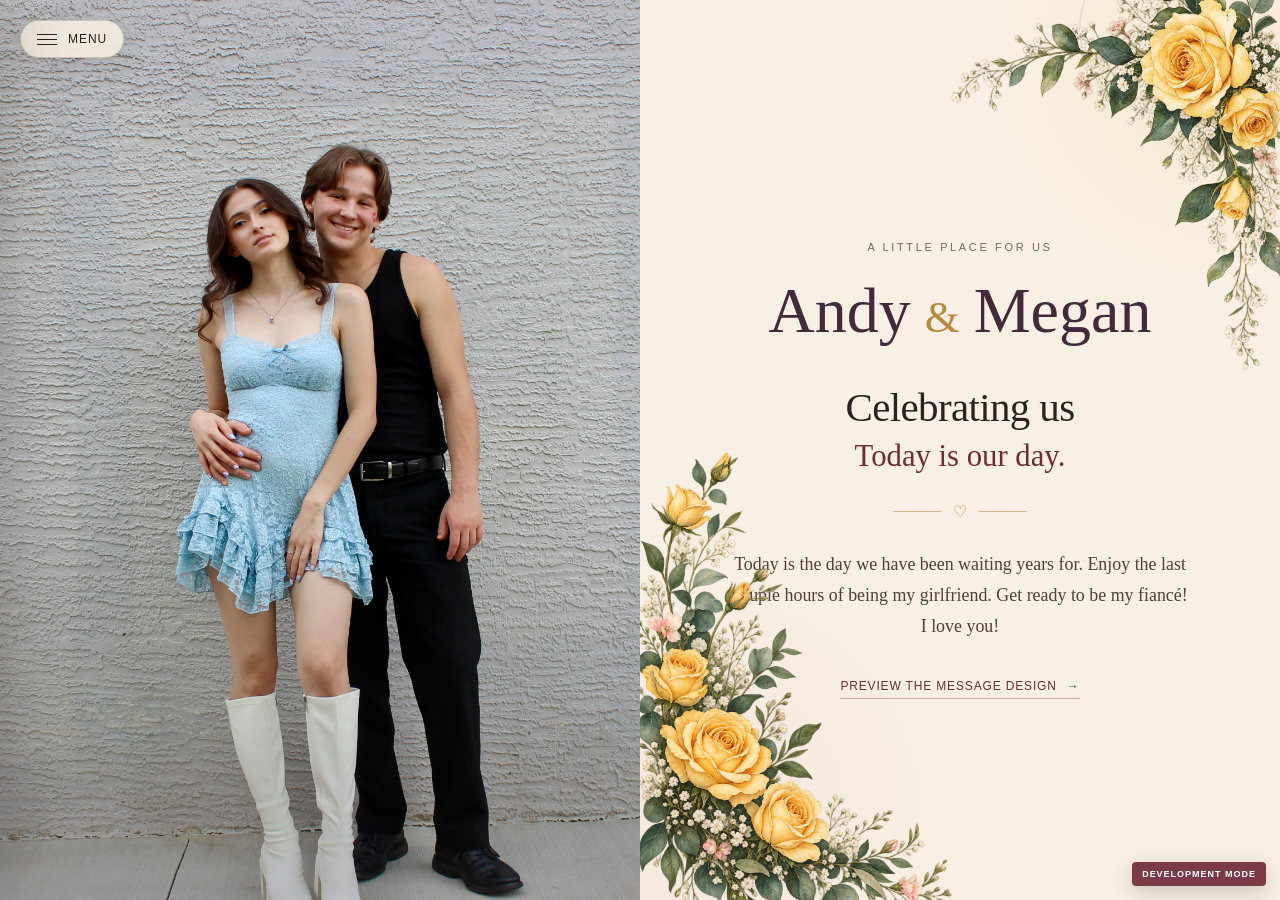
==== commit 7765d329: "made homepage image permanent changed homepage image in HTML file" ====
--- a/index.html
+++ b/index.html
@@ -183,7 +183,7 @@
 <img
     class="home-photo"
     id="homePhoto"
-    src=""
+    src="images/home/homepage-couple-photo.JPG"
     alt=""
     hidden
 >
@@ -192,6 +192,7 @@
 <div
     class="photo-placeholder"
     id="homePhotoPlaceholder"
+    hidden
 >
 
     <span>
@@ -200,24 +201,6 @@
 
 </div>
 
-
-            <!--
-            Temporary decorative light shapes.
-
-            These are NOT the final flowers.
-
-            They simply help us evaluate placement until
-            you approve actual watercolor artwork.
-            -->
-            <div
-                class="botanical-light botanical-light--one"
-                aria-hidden="true"
-            ></div>
-
-            <div
-                class="botanical-light botanical-light--two"
-                aria-hidden="true"
-            ></div>
 
         </section>
 
--- a/styles/styles.css
+++ b/styles/styles.css
@@ -107,19 +107,19 @@
 */
 
 --asset-home-floral-left:
-    none;
+    url("../images/decorative/homepage-left-bottom-floral-composition.png");
 
 --asset-home-floral-right:
-    none;
+    url("../images/decorative/homepage-upper-right-floral-composition.png");
 
 --asset-message-floral-top:
-    none;
+    url("../images/decorative/message-page-upper-floral-arrangement.png");
 
 --asset-message-floral-bottom:
-    none;
+    url("../images/decorative/message-page-lower-floral-arrangement.png");
 
 --asset-message-academia:
-    none;
+    url("../images/decorative/message-page-desk-background.png");
 
 --asset-message-earbuds:
     none;
@@ -730,12 +730,12 @@
 
 .home-floral-art--left {
 
-    left: -40px;
+    left: -5px;
     bottom: -30px;
 
     width:
         min(
-            40vw,
+            25vw,
             390px
         );
 
@@ -756,12 +756,12 @@
 
 .home-floral-art--right {
 
-    right: -55px;
-    top: -35px;
+    right: -7px;
+    top: -50px;
 
     width:
         min(
-            34vw,
+            50vw,
             340px
         );
 
@@ -1472,10 +1472,10 @@
     background-size:
         cover;
 
-    opacity: 0.24;
+    opacity: 0.36;
 
     filter:
-        blur(0.8px);
+        blur(1.2px);
 
 }
 
@@ -1518,7 +1518,7 @@
 
     height:
         min(
-            46vh,
+            vh,
             470px
         );
 
